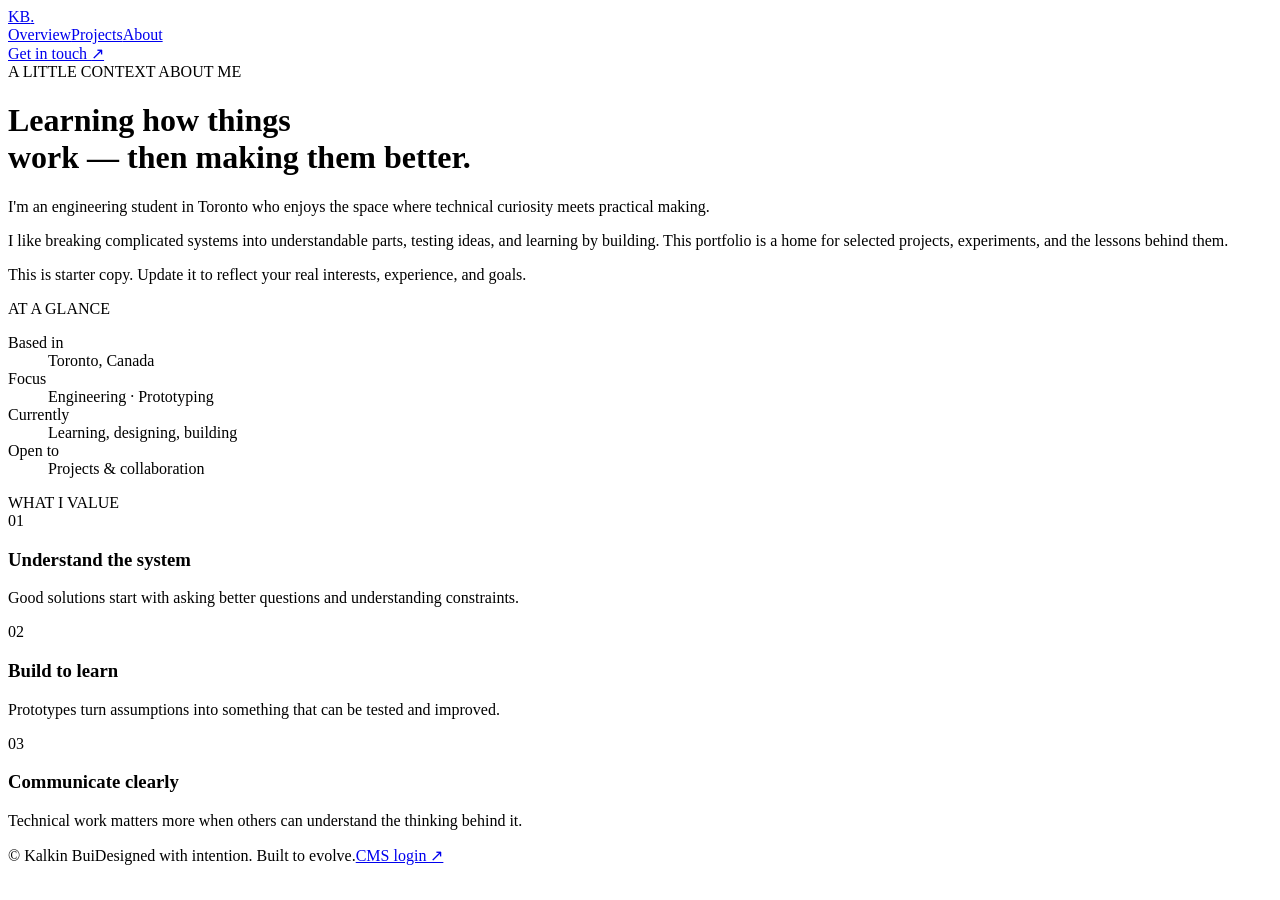
==== public/about/index.html @ ebf9a2d2 "Add files via upload" ====
<!doctype html>
<html lang="en"><head><meta charset="utf-8"><meta name="viewport" content="width=device-width, initial-scale=1"><meta name="theme-color" content="#202326"><title>About — Kalkin Bui</title><link rel="stylesheet" href="/assets/css/site.css"></head>
<body><div class="site-shell">
<header class="site-header"><a class="wordmark" href="/">KB<span class="wordmark-dot">.</span></a><nav aria-label="Main navigation"><a href="/">Overview</a><a href="/projects/">Projects</a><a class="active" href="/about/">About</a></nav><a class="header-contact" href="mailto:hello@kalkinbui.ca">Get in touch <span>↗</span></a></header>
<main class="inner-page"><div class="eyebrow">A LITTLE CONTEXT <span class="eyebrow-rule"></span> ABOUT ME</div><h1>Learning how things<br><span class="muted-heading">work — then making them better.</span></h1>
<div class="about-layout"><div class="about-lead"><p class="large-copy">I'm an engineering student in Toronto who enjoys the space where technical curiosity meets practical making.</p><p>I like breaking complicated systems into understandable parts, testing ideas, and learning by building. This portfolio is a home for selected projects, experiments, and the lessons behind them.</p><p class="sample-note">This is starter copy. Update it to reflect your real interests, experience, and goals.</p></div><aside class="info-panel"><div class="eyebrow">AT A GLANCE</div><dl><div><dt>Based in</dt><dd>Toronto, Canada</dd></div><div><dt>Focus</dt><dd>Engineering · Prototyping</dd></div><div><dt>Currently</dt><dd>Learning, designing, building</dd></div><div><dt>Open to</dt><dd>Projects & collaboration</dd></div></dl></aside></div>
<section class="section-block"><div class="eyebrow">WHAT I VALUE</div><div class="values-grid"><div><span>01</span><h3>Understand the system</h3><p>Good solutions start with asking better questions and understanding constraints.</p></div><div><span>02</span><h3>Build to learn</h3><p>Prototypes turn assumptions into something that can be tested and improved.</p></div><div><span>03</span><h3>Communicate clearly</h3><p>Technical work matters more when others can understand the thinking behind it.</p></div></div></section>
</main><footer class="site-footer"><span>© <span data-year></span> Kalkin Bui</span><span>Designed with intention. Built to evolve.</span><a href="/admin/">CMS login ↗</a></footer></div><script src="/assets/js/site.js"></script></body></html>
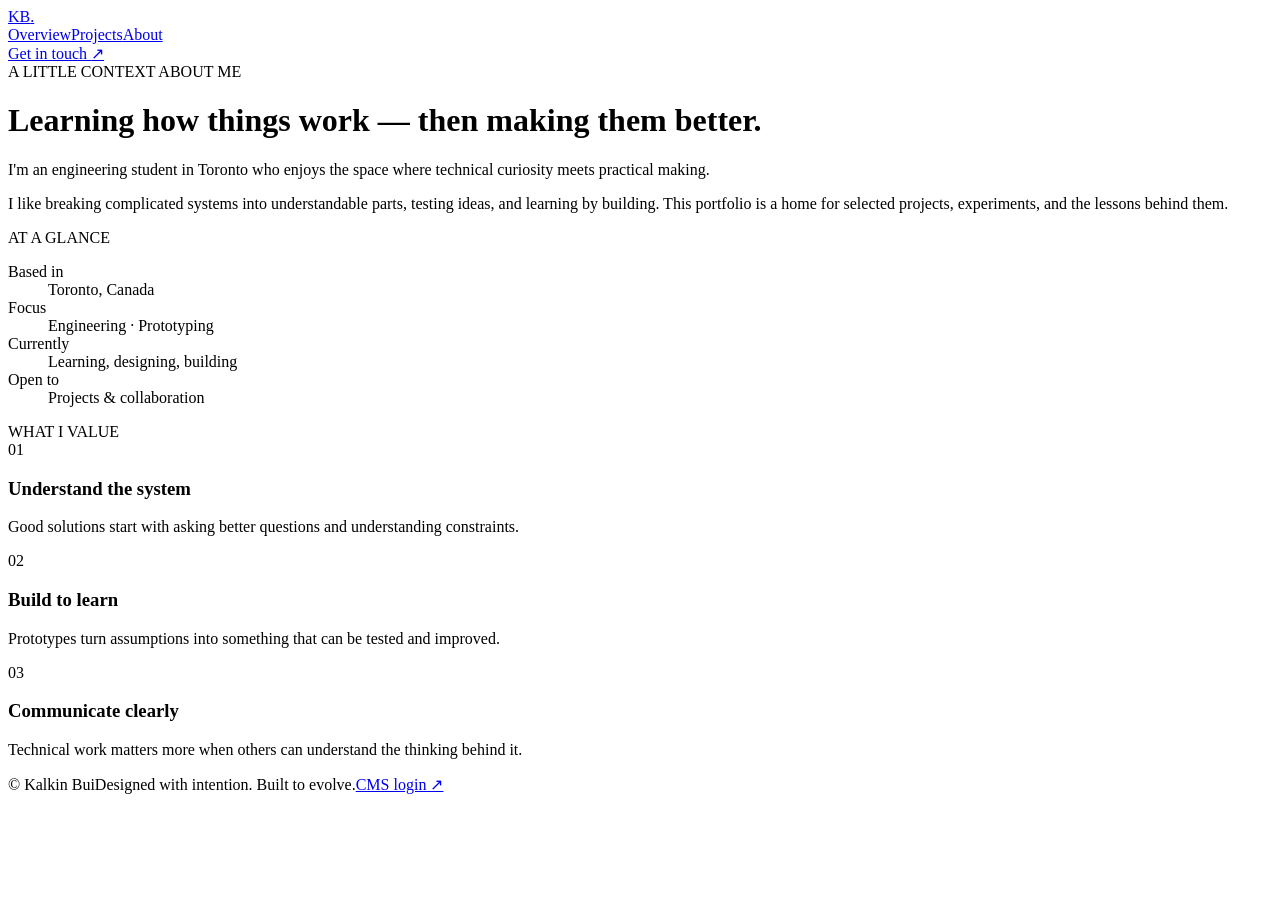
==== commit 06ee2af0: "Add files via upload" ====
--- a/public/about/index.html
+++ b/public/about/index.html
@@ -2,7 +2,7 @@
 <html lang="en"><head><meta charset="utf-8"><meta name="viewport" content="width=device-width, initial-scale=1"><meta name="theme-color" content="#202326"><title>About — Kalkin Bui</title><link rel="stylesheet" href="/assets/css/site.css"></head>
 <body><div class="site-shell">
 <header class="site-header"><a class="wordmark" href="/">KB<span class="wordmark-dot">.</span></a><nav aria-label="Main navigation"><a href="/">Overview</a><a href="/projects/">Projects</a><a class="active" href="/about/">About</a></nav><a class="header-contact" href="mailto:hello@kalkinbui.ca">Get in touch <span>↗</span></a></header>
-<main class="inner-page"><div class="eyebrow">A LITTLE CONTEXT <span class="eyebrow-rule"></span> ABOUT ME</div><h1>Learning how things<br><span class="muted-heading">work — then making them better.</span></h1>
-<div class="about-layout"><div class="about-lead"><p class="large-copy">I'm an engineering student in Toronto who enjoys the space where technical curiosity meets practical making.</p><p>I like breaking complicated systems into understandable parts, testing ideas, and learning by building. This portfolio is a home for selected projects, experiments, and the lessons behind them.</p><p class="sample-note">This is starter copy. Update it to reflect your real interests, experience, and goals.</p></div><aside class="info-panel"><div class="eyebrow">AT A GLANCE</div><dl><div><dt>Based in</dt><dd>Toronto, Canada</dd></div><div><dt>Focus</dt><dd>Engineering · Prototyping</dd></div><div><dt>Currently</dt><dd>Learning, designing, building</dd></div><div><dt>Open to</dt><dd>Projects & collaboration</dd></div></dl></aside></div>
+<main class="inner-page"><div class="eyebrow">A LITTLE CONTEXT <span class="eyebrow-rule"></span> ABOUT ME</div><h1 data-about-headline>Learning how things work — then making them better.</h1>
+<div class="about-layout"><div class="about-lead"><p class="large-copy" data-about-intro>I'm an engineering student in Toronto who enjoys the space where technical curiosity meets practical making.</p><div data-about-body><p>I like breaking complicated systems into understandable parts, testing ideas, and learning by building. This portfolio is a home for selected projects, experiments, and the lessons behind them.</p></div></div><aside class="info-panel"><div class="eyebrow">AT A GLANCE</div><dl><div><dt>Based in</dt><dd>Toronto, Canada</dd></div><div><dt>Focus</dt><dd>Engineering · Prototyping</dd></div><div><dt>Currently</dt><dd>Learning, designing, building</dd></div><div><dt>Open to</dt><dd>Projects & collaboration</dd></div></dl></aside></div>
 <section class="section-block"><div class="eyebrow">WHAT I VALUE</div><div class="values-grid"><div><span>01</span><h3>Understand the system</h3><p>Good solutions start with asking better questions and understanding constraints.</p></div><div><span>02</span><h3>Build to learn</h3><p>Prototypes turn assumptions into something that can be tested and improved.</p></div><div><span>03</span><h3>Communicate clearly</h3><p>Technical work matters more when others can understand the thinking behind it.</p></div></div></section>
 </main><footer class="site-footer"><span>© <span data-year></span> Kalkin Bui</span><span>Designed with intention. Built to evolve.</span><a href="/admin/">CMS login ↗</a></footer></div><script src="/assets/js/site.js"></script></body></html>
